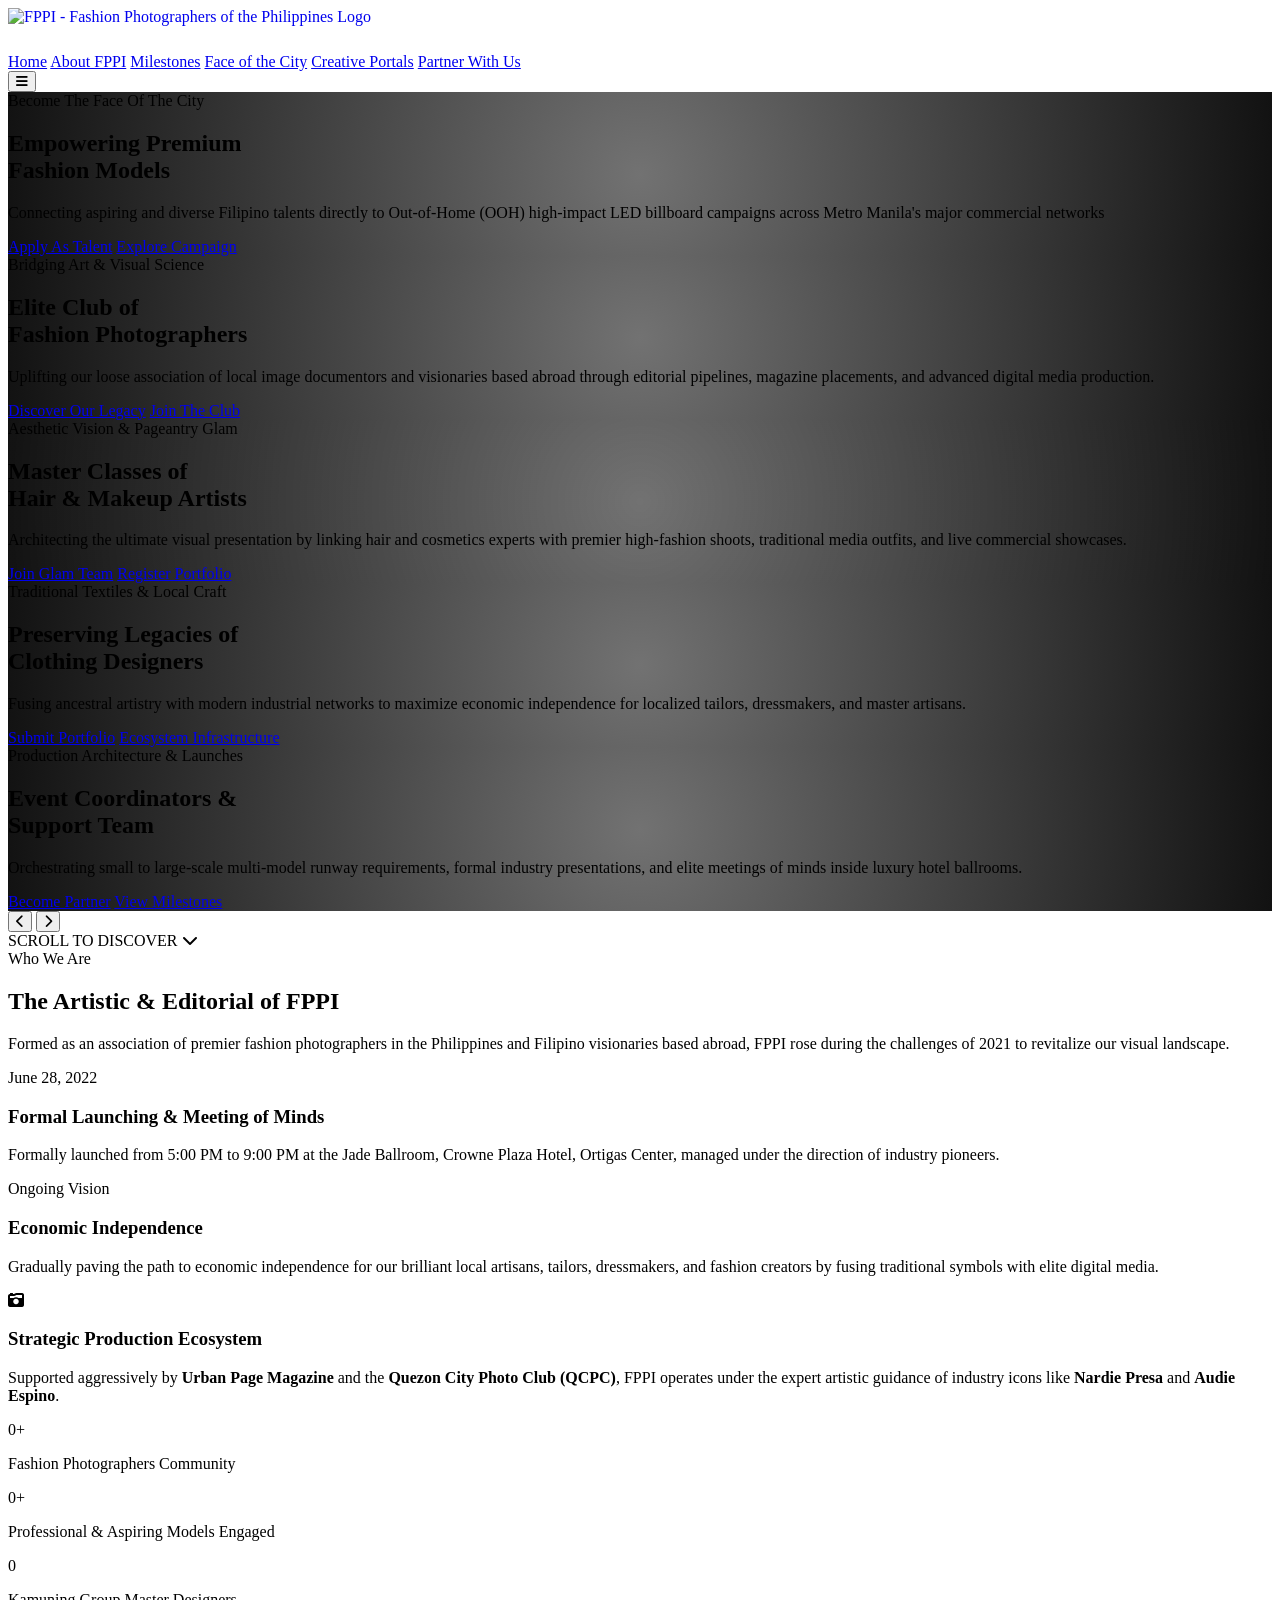
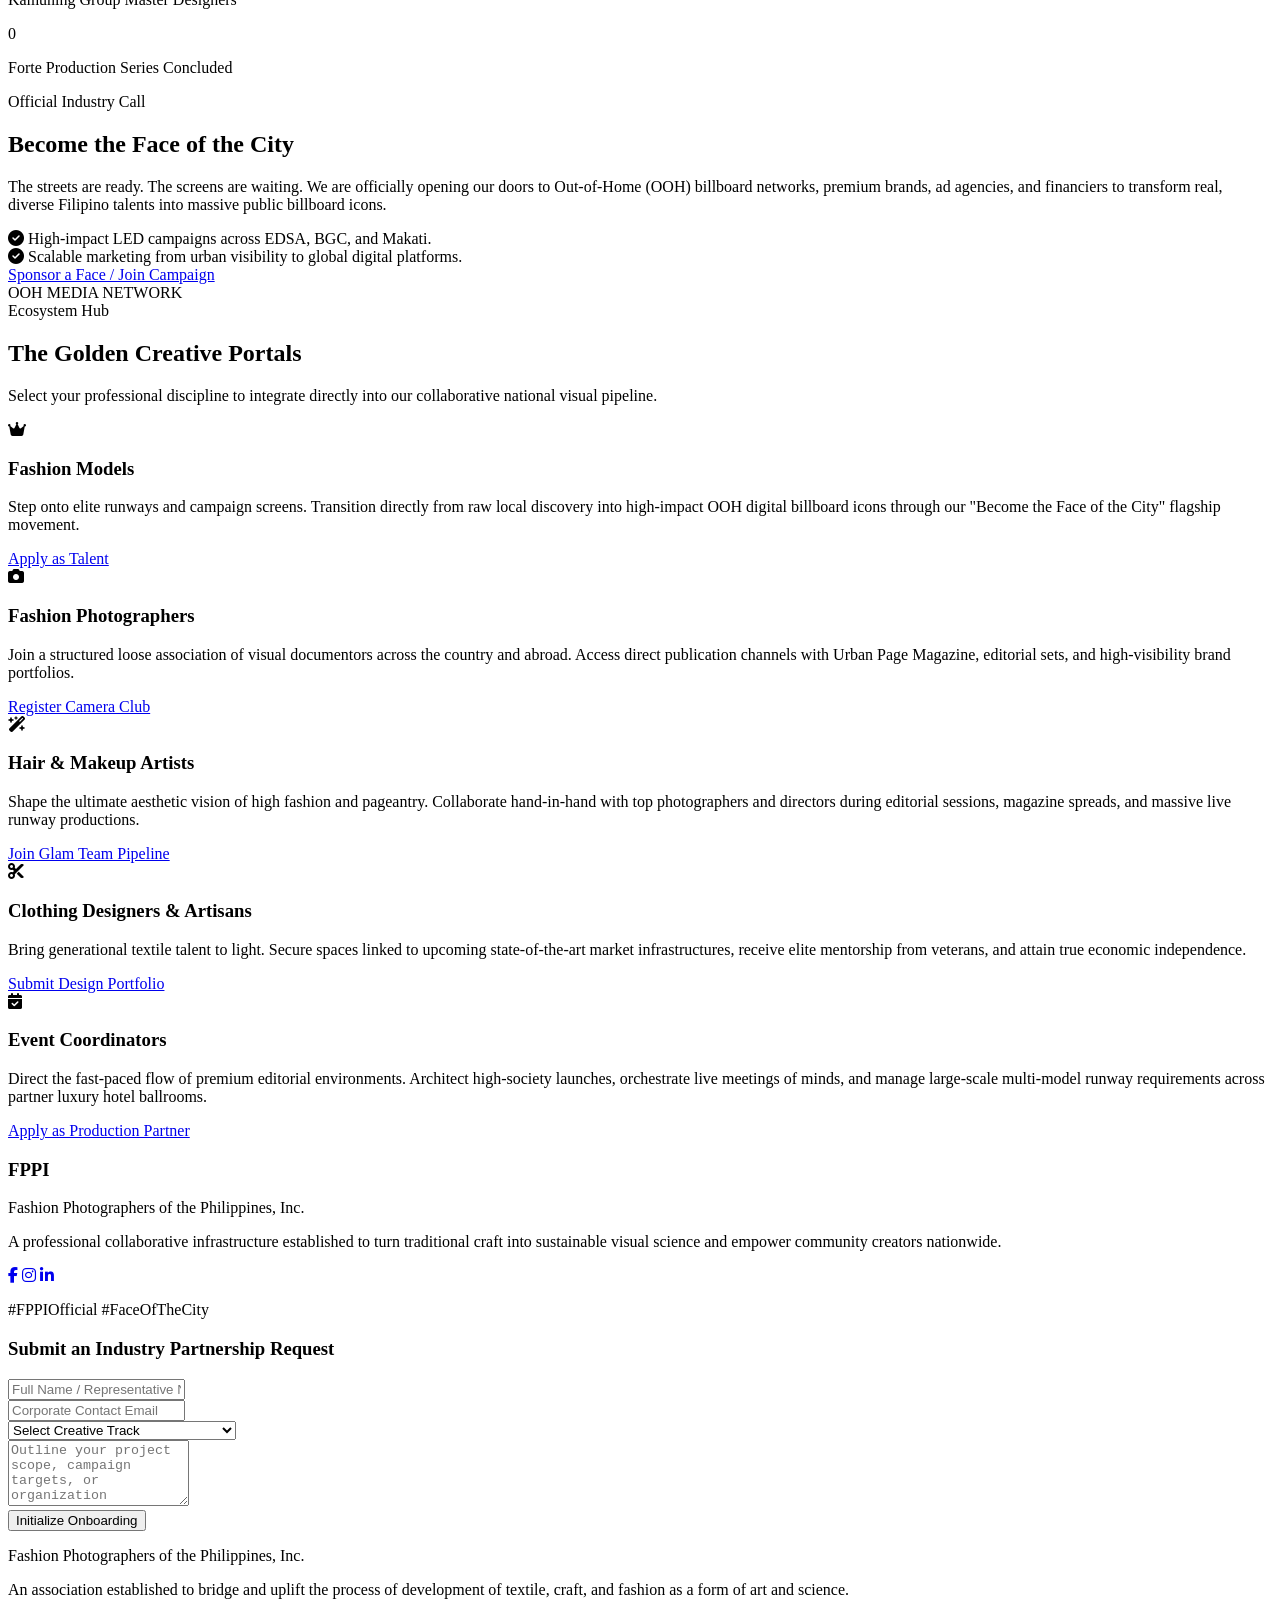
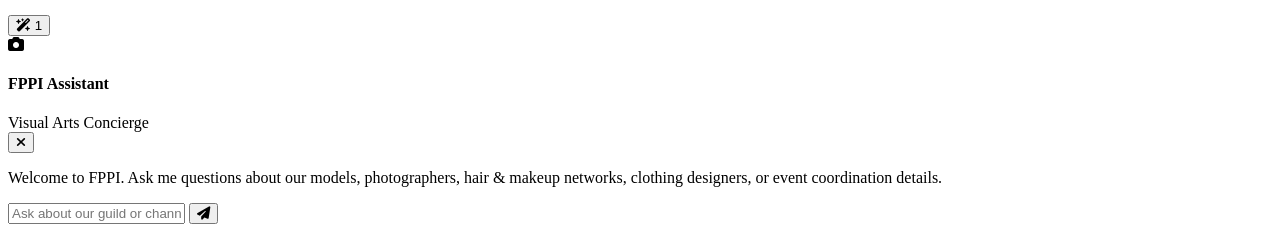
==== index.html @ c6e59b60 "Add files via upload" ====
<!DOCTYPE html>
<html lang="en">
<head>
    <meta charset="UTF-8">
    <meta name="viewport" content="width=device-width, initial-scale=1.0">
    <title>FPPI | Fashion Photographers of the Philippines, Inc.</title>
    <link rel="stylesheet" href="https://cdnjs.cloudflare.com/ajax/libs/font-awesome/6.4.0/css/all.min.css">
    <link rel="preconnect" href="https://fonts.googleapis.com">
    <link rel="preconnect" href="https://fonts.gstatic.com" crossorigin>
    <link href="https://fonts.googleapis.com/css2?family=Montserrat:wght@300;400;500;600&family=Playfair+Display:ital,wght@0,400;0,600;0,700;1,400&display=swap" rel="stylesheet">
    <link rel="stylesheet" href="./css/style.css">
    <style>
    /* --- BRAND JPEG LOGO MATRIX --- */
    .logo-brand {
        display: inline-block;
        text-decoration: none;
        transition: var(--transition-smooth);
    }

    .logo-brand:hover {
        opacity: 0.85;
    }

    /* Adjust height to fit perfectly inside your 15px blurred sticky header */
    .header-logo-img {
        height: 45px; 
        width: auto;
        display: block;
        object-fit: contain;
    }

    /* Footer layout containment */
    .footer-logo-wrapper {
        margin-bottom: 20px;
    }

    .footer-logo-img {
        height: 60px;
        width: auto;
        display: block;
        object-fit: contain;
    }

    /* Mobile Responsive Optimization */
    @media (max-width: 768px) {
        .header-logo-img {
            height: 38px;
        }
    }
    </style>
</head>

<body>

    <header class="main-header">
        <div class="header-container">
        <a href="#" class="logo-brand" aria-label="FPPI Home">
    <img src="./images/new_logo.png" alt="FPPI - Fashion Photographers of the Philippines Logo" class="header-logo-img">
</a>
            <nav class="nav-menu">
                <a href="#hero">Home</a>
                <a href="#about">About FPPI</a>
                <a href="#milestones">Milestones</a>
                <a href="#campaign">Face of the City</a>
                <a href="#portals">Creative Portals</a>
                <a href="#contact" class="btn-nav">Partner With Us</a>
            </nav>
            <button class="mobile-toggle" aria-label="Toggle Navigation">
                <i class="fa-solid fa-bars"></i>
            </button>
        </div>
    </header>

    <section id="hero" class="hero-carousel-container">
        
        <div class="hero-slide active" style="background: radial-gradient(circle, rgba(20,20,20,0.6) 0%, rgba(5,5,5,0.95) 100%), url('https://images.unsplash.com/photo-1509631179647-0177331693ae?auto=format&fit=crop&w=1920&q=80') no-repeat center center/cover;">
            <div class="hero-content">
                <span class="hero-badge">Become The Face Of The City</span>
                <h1>Empowering Premium <br><span class="gold-text">Fashion Models</span></h1>
                <p>Connecting aspiring and diverse Filipino talents directly to Out-of-Home (OOH) high-impact LED billboard campaigns across Metro Manila's major commercial networks</p>
                <div class="hero-ctas">
                    <a href="#portals" class="btn btn-primary">Apply As Talent</a>
                    <a href="#campaign" class="btn btn-secondary">Explore Campaign</a>
                </div>
            </div>
        </div>

        <div class="hero-slide" style="background: radial-gradient(circle, rgba(20,20,20,0.6) 0%, rgba(5,5,5,0.95) 100%), url('https://images.unsplash.com/photo-1542038784456-1ea8e935640e?auto=format&fit=crop&w=1920&q=80') no-repeat center center/cover;">
            <div class="hero-content">
                <span class="hero-badge">Bridging Art & Visual Science</span>
                <h1>Elite Club of <br><span class="gold-text">Fashion Photographers</span></h1>
                <p>Uplifting our loose association of local image documentors and visionaries based abroad through editorial pipelines, magazine placements, and advanced digital media production.</p>
                <div class="hero-ctas">
                    <a href="#about" class="btn btn-primary">Discover Our Legacy</a>
                    <a href="#portals" class="btn btn-secondary">Join The Club</a>
                </div>
            </div>
        </div>

        <div class="hero-slide" style="background: radial-gradient(circle, rgba(20,20,20,0.6) 0%, rgba(5,5,5,0.95) 100%), url('https://images.unsplash.com/photo-1487412720507-e7ab37603c6f?auto=format&fit=crop&w=1920&q=80') no-repeat center center/cover;">
            <div class="hero-content">
                <span class="hero-badge">Aesthetic Vision & Pageantry Glam</span>
                <h1>Master Classes of <br><span class="gold-text">Hair & Makeup Artists</span></h1>
                <p>Architecting the ultimate visual presentation by linking hair and cosmetics experts with premier high-fashion shoots, traditional media outfits, and live commercial showcases.</p>
                <div class="hero-ctas">
                    <a href="#portals" class="btn btn-primary">Join Glam Team</a>
                    <a href="#contact" class="btn btn-secondary">Register Portfolio</a>
                </div>
            </div>
        </div>

        <div class="hero-slide" style="background: radial-gradient(circle, rgba(20,20,20,0.6) 0%, rgba(5,5,5,0.95) 100%), url('https://images.unsplash.com/photo-1558769132-cb1aea458c5e?auto=format&fit=crop&w=1920&q=80') no-repeat center center/cover;">
            <div class="hero-content">
                <span class="hero-badge">Traditional Textiles & Local Craft</span>
                <h1>Preserving Legacies of <br><span class="gold-text">Clothing Designers</span></h1>
                <p>Fusing ancestral artistry with modern industrial networks to maximize economic independence for localized tailors, dressmakers, and master artisans.</p>
                <div class="hero-ctas">
                    <a href="#portals" class="btn btn-primary">Submit Portfolio</a>
                    <a href="#milestones" class="btn btn-secondary">Ecosystem Infrastructure</a>
                </div>
            </div>
        </div>

        <div class="hero-slide" style="background: radial-gradient(circle, rgba(20,20,20,0.6) 0%, rgba(5,5,5,0.95) 100%), url('https://images.unsplash.com/photo-1511578314322-379afb476865?auto=format&fit=crop&w=1920&q=80') no-repeat center center/cover;">
            <div class="hero-content">
                <span class="hero-badge">Production Architecture & Launches</span>
                <h1>Event Coordinators &<br><span class="gold-text">Support Team</span></h1>
                <p>Orchestrating small to large-scale multi-model runway requirements, formal industry presentations, and elite meetings of minds inside luxury hotel ballrooms.</p>
                <div class="hero-ctas">
                    <a href="#portals" class="btn btn-primary">Become Partner</a>
                    <a href="#about" class="btn btn-secondary">View Milestones</a>
                </div>
            </div>
        </div>

        <button class="carousel-control prev" aria-label="Previous Slide" onclick="moveCarousel(-1)">
            <i class="fa-solid fa-chevron-left"></i>
        </button>
        <button class="carousel-control next" aria-label="Next Slide" onclick="moveCarousel(1)">
            <i class="fa-solid fa-chevron-right"></i>
        </button>

        <div class="carousel-indicators">
            <span class="indicator active" onclick="setSlide(0)"></span>
            <span class="indicator" onclick="setSlide(1)"></span>
            <span class="indicator" onclick="setSlide(2)"></span>
            <span class="indicator" onclick="setSlide(3)"></span>
            <span class="indicator" onclick="setSlide(4)"></span>
        </div>

        <div class="scroll-indicator">
            <span>SCROLL TO DISCOVER</span>
            <i class="fa-solid fa-chevron-down"></i>
        </div>
    </section>

     <section id="about" class="about-section">
        <div class="container">
            <div class="section-title-block">
                <span class="subtitle">Who We Are</span>
                <h2>The Artistic & Editorial of FPPI</h2>
                <p class="section-intro">Formed as an association of premier fashion photographers in the Philippines and Filipino visionaries based abroad, FPPI rose during the challenges of 2021 to revitalize our visual landscape.</p>
            </div>

            <div class="timeline">
              
                <div class="timeline-item">
                    <div class="timeline-dot"></div>
                    <div class="timeline-date">June 28, 2022</div>
                    <div class="timeline-content">
                        <h3>Formal Launching & Meeting of Minds</h3>
                        <p>Formally launched from 5:00 PM to 9:00 PM at the Jade Ballroom, Crowne Plaza Hotel, Ortigas Center, managed under the direction of industry pioneers.</p>
                    </div>
                </div>

                <div class="timeline-item highlight">
                    <div class="timeline-dot"></div>
                    <div class="timeline-date">Ongoing Vision</div>
                    <div class="timeline-content">
                        <h3>Economic Independence</h3>
                        <p>Gradually paving the path to economic independence for our brilliant local artisans, tailors, dressmakers, and fashion creators by fusing traditional symbols with elite digital media.</p>
                    </div>
                </div>
            </div>

            <div class="alliance-callout">
                <div class="callout-icon">
                    <i class="fa-solid fa-camera-retro"></i>
                </div>
                <div class="callout-text">
                    <h3>Strategic Production Ecosystem</h3>
                    <p>Supported aggressively by <strong>Urban Page Magazine</strong> and the <strong>Quezon City Photo Club (QCPC)</strong>, FPPI operates under the expert artistic guidance of industry icons like <strong>Nardie Presa</strong> and <strong>Audie Espino</strong>.</p>
                </div>
            </div>
        </div>
    </section>

    <section id="milestones" class="counter-section">
        <div class="container counter-grid">
            <div class="counter-card">
                <span class="counter-number" data-target="100">0</span><span class="counter-suffix">+</span>
                <p class="counter-label">Fashion Photographers Community</p>
            </div>
            <div class="counter-card">
                <span class="counter-number" data-target="120">0</span><span class="counter-suffix">+</span>
                <p class="counter-label">Professional & Aspiring Models Engaged</p>
            </div>
            <div class="counter-card">
                <span class="counter-number" data-target="10">0</span><span class="counter-suffix"></span>
                <p class="counter-label">Kamuning Group Master Designers</p>
            </div>
            <div class="counter-card">
                <span class="counter-number" data-target="12">0</span><span class="counter-suffix"></span>
                <p class="counter-label">Forte Production Series Concluded</p>
            </div>
        </div>
    </section>

    <section id="campaign" class="campaign-section">
        <div class="container">
            <div class="campaign-wrapper">
                <div class="campaign-info">
                    <span class="subtitle">Official Industry Call</span>
                    <h2>Become the Face of the City</h2>
                    <p class="campaign-pitch">The streets are ready. The screens are waiting. We are officially opening our doors to Out-of-Home (OOH) billboard networks, premium brands, ad agencies, and financiers to transform real, diverse Filipino talents into massive public billboard icons.</p>
                    <div class="offering-grid">
                        <div class="offering-item">
                            <i class="fa-solid fa-circle-check"></i>
                            <span>High-impact LED campaigns across EDSA, BGC, and Makati.</span>
                        </div>
                        <div class="offering-item">
                            <i class="fa-solid fa-circle-check"></i>
                            <span>Scalable marketing from urban visibility to global digital platforms.</span>
                        </div>
                    </div>
                    <a href="#contact" class="btn btn-primary">Sponsor a Face / Join Campaign</a>
                </div>
                <div class="campaign-visual-placeholder">
                    <div class="editorial-box">
                        <span>OOH MEDIA NETWORK</span>
                    </div>
                </div>
            </div>
        </div>
    </section>

    <section id="portals" class="portals-section">
        <div class="container">
            <div class="section-title-block text-center central">
                <span class="subtitle">Ecosystem Hub</span>
                <h2>The Golden Creative Portals</h2>
                <p>Select your professional discipline to integrate directly into our collaborative national visual pipeline.</p>
            </div>

            <div class="portals-grid">
                <div class="portal-card high-profile">
                    <div class="card-header-icon"><i class="fa-solid fa-crown"></i></div>
                    <h3>Fashion Models</h3>
                    <p>Step onto elite runways and campaign screens. Transition directly from raw local discovery into high-impact OOH digital billboard icons through our "Become the Face of the City" flagship movement.</p>
                    <a href="#contact" class="portal-link secure-gold">Apply as Talent</a>
                </div>

                <div class="portal-card">
                    <div class="card-header-icon"><i class="fa-solid fa-camera"></i></div>
                    <h3>Fashion Photographers</h3>
                    <p>Join a structured loose association of visual documentors across the country and abroad. Access direct publication channels with Urban Page Magazine, editorial sets, and high-visibility brand portfolios.</p>
                    <a href="#contact" class="portal-link">Register Camera Club</a>
                </div>

                <div class="portal-card">
                    <div class="card-header-icon"><i class="fa-solid fa-wand-magic-sparkles"></i></div>
                    <h3>Hair & Makeup Artists</h3>
                    <p>Shape the ultimate aesthetic vision of high fashion and pageantry. Collaborate hand-in-hand with top photographers and directors during editorial sessions, magazine spreads, and massive live runway productions.</p>
                    <a href="#contact" class="portal-link">Join Glam Team Pipeline</a>
                </div>

                <div class="portal-card">
                    <div class="card-header-icon"><i class="fa-solid fa-scissors"></i></div>
                    <h3>Clothing Designers & Artisans</h3>
                    <p>Bring generational textile talent to light. Secure spaces linked to upcoming state-of-the-art market infrastructures, receive elite mentorship from veterans, and attain true economic independence.</p>
                    <a href="#contact" class="portal-link">Submit Design Portfolio</a>
                </div>

                <div class="portal-card">
                    <div class="card-header-icon"><i class="fa-solid fa-calendar-check"></i></div>
                    <h3>Event Coordinators</h3>
                    <p>Direct the fast-paced flow of premium editorial environments. Architect high-society launches, orchestrate live meetings of minds, and manage large-scale multi-model runway requirements across partner luxury hotel ballrooms.</p>
                    <a href="#contact" class="portal-link">Apply as Production Partner</a>
                </div>
            </div>
        </div>
    </section>

    <footer id="contact" class="main-footer">
        <div class="container footer-grid">
            <div class="footer-info">
                <h3>FP<span class="gold-text">PI</span></h3>
                <p class="footer-tagline">Fashion Photographers of the Philippines, Inc.</p>
                <p class="footer-desc">A professional collaborative infrastructure established to turn traditional craft into sustainable visual science and empower community creators nationwide.</p>
                <div class="social-links">
                    <a href="#" aria-label="Facebook"><i class="fa-brands fa-facebook-f"></i></a>
                    <a href="#" aria-label="Instagram"><i class="fa-brands fa-instagram"></i></a>
                    <a href="#" aria-label="LinkedIn"><i class="fa-brands fa-linkedin-in"></i></a>
                </div>
                <p class="hashtag">#FPPIOfficial #FaceOfTheCity</p>
            </div>

            <div class="footer-form-wrapper">
                <h3>Submit an Industry Partnership Request</h3>
                <form id="contactForm" class="premium-form" onsubmit="event.preventDefault(); alert('Your FPPI integration ticket has been registered. Our coordination panel will email you shortly.');">
                    <div class="form-group">
                        <input type="text" id="name" placeholder="Full Name / Representative Name" required>
                    </div>
                    <div class="form-group">
                        <input type="email" id="email" placeholder="Corporate Contact Email" required>
                    </div>
                    <div class="form-group">
                        <select id="track" required>
                            <option value="" disabled selected>Select Creative Track</option>
                            <option value="model">Fashion Model</option>
                            <option value="photographer">Photographer / Image Documentor</option>
                            <option value="hmua">Hair & Makeup Artist</option>
                            <option value="designer">Clothing Designer / Artisan</option>
                            <option value="coordinator">Event Coordinator</option>
                        </select>
                    </div>
                    <div class="form-group">
                        <textarea id="message" rows="4" placeholder="Outline your project scope, campaign targets, or organization questions..." required></textarea>
                    </div>
                    <button type="submit" class="btn-submit">Initialize Onboarding</button>
                </form>
            </div>
        </div>
        <div class="footer-bottom">
          <div class="footer-info">
    
    <p class="footer-tagline">Fashion Photographers of the Philippines, Inc.</p>
    <p class="footer-desc">An association established to bridge and uplift the process of development of textile, craft, and fashion as a form of art and science.</p>
</div>
        </div>
    </footer>

    <div id="chatbot-widget" class="chatbot-container closed">
        <button id="chat-trigger" class="chat-fab" aria-label="Open FPPI Concierge AI">
            <i class="fa-solid fa-wand-magic-sparkles"></i>
            <span class="chat-badge">1</span>
        </button>

        <div class="chat-window">
            <div class="chat-header">
                <div class="bot-profile">
                    <div class="avatar-container">
                        <i class="fa-solid fa-camera"></i>
                        <span class="online-indicator"></span>
                    </div>
                    <div class="bot-title-info">
                        <h4>FPPI Assistant</h4>
                        <span>Visual Arts Concierge</span>
                    </div>
                </div>
                <button id="chat-close" class="btn-chat-close" aria-label="Close Chat"><i class="fa-solid fa-xmark"></i></button>
            </div>
            
            <div id="chat-body" class="chat-body">
                <div class="message system-msg">
                    <p>Welcome to FPPI. Ask me questions about our models, photographers, hair & makeup networks, clothing designers, or event coordination details.</p>
                </div>
            </div>

            <div class="chat-footer">
                <input type="text" id="chat-input" placeholder="Ask about our guild or channels..." aria-label="Chat input">
                <button id="chat-send" aria-label="Send Message"><i class="fa-solid fa-paper-plane"></i></button>
            </div>
        </div>
    </div>

    <script src="./js/app.js"></script>
</body>
</html>
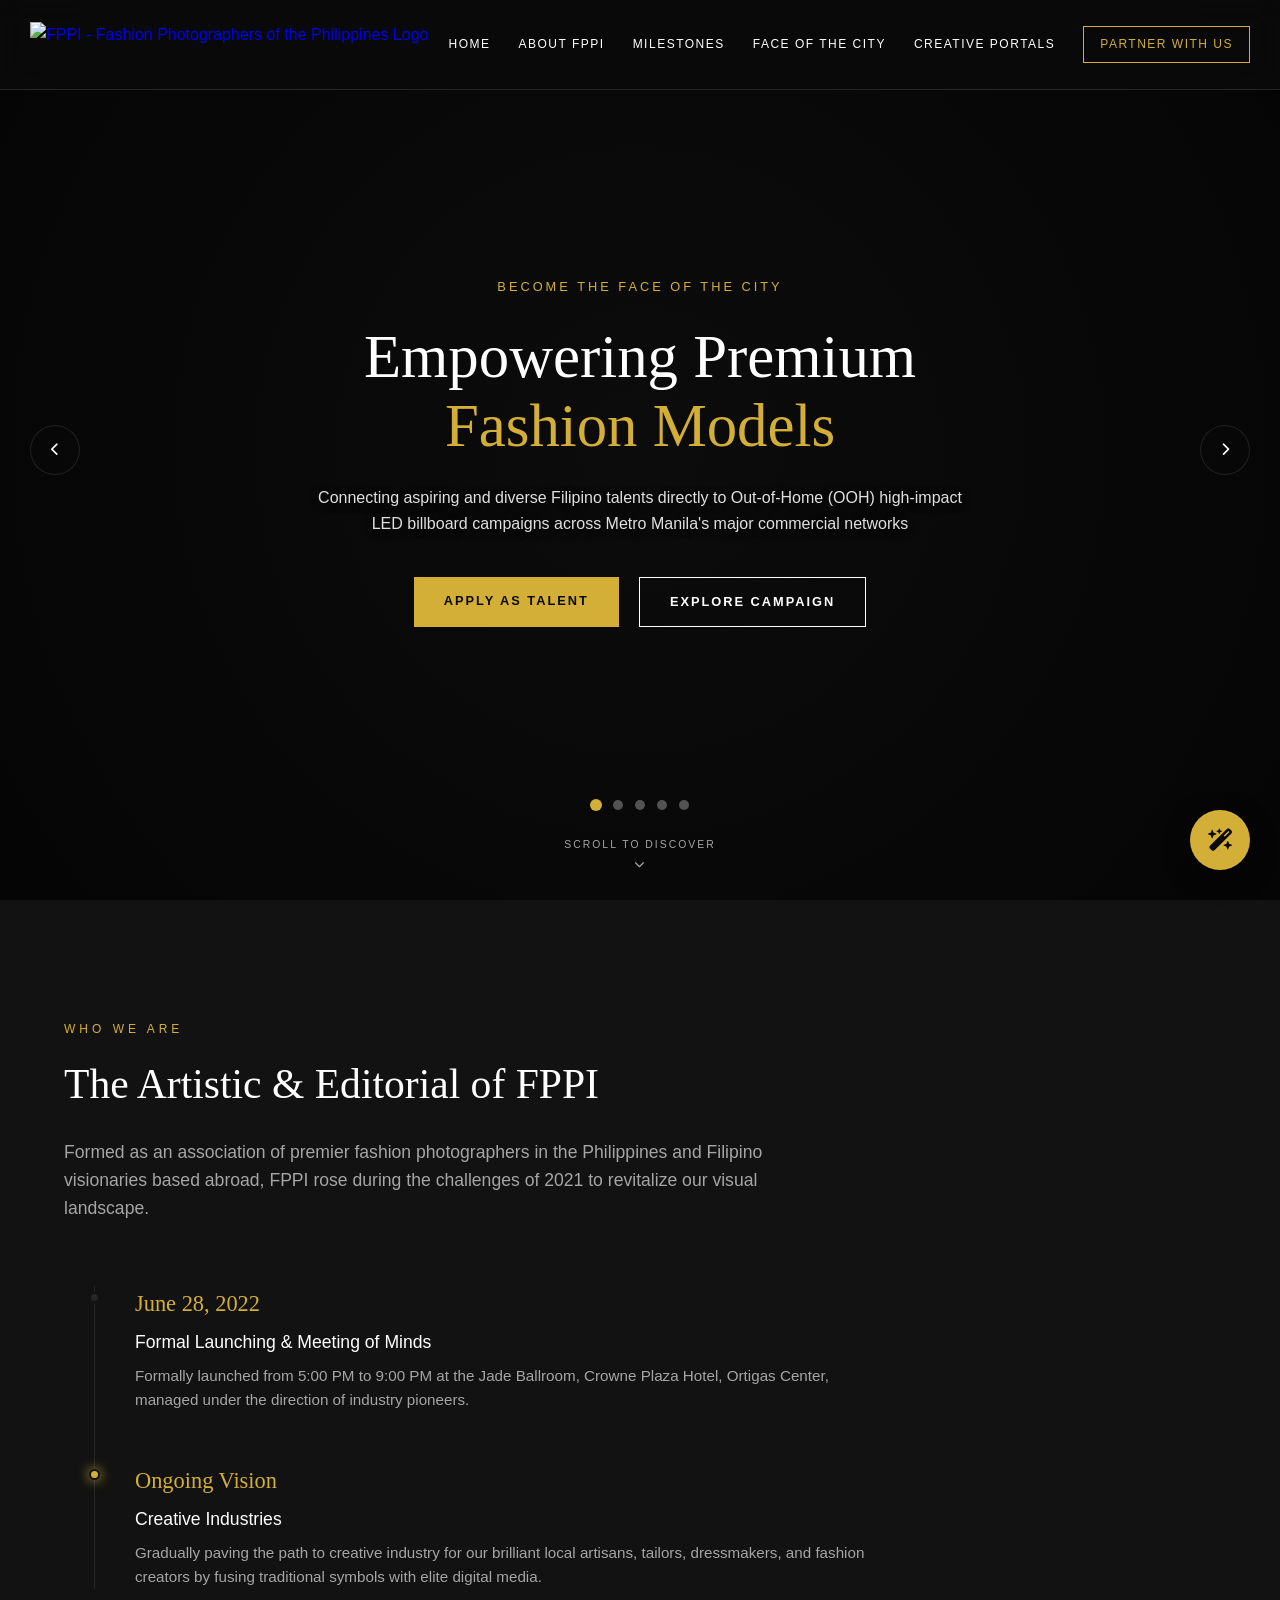
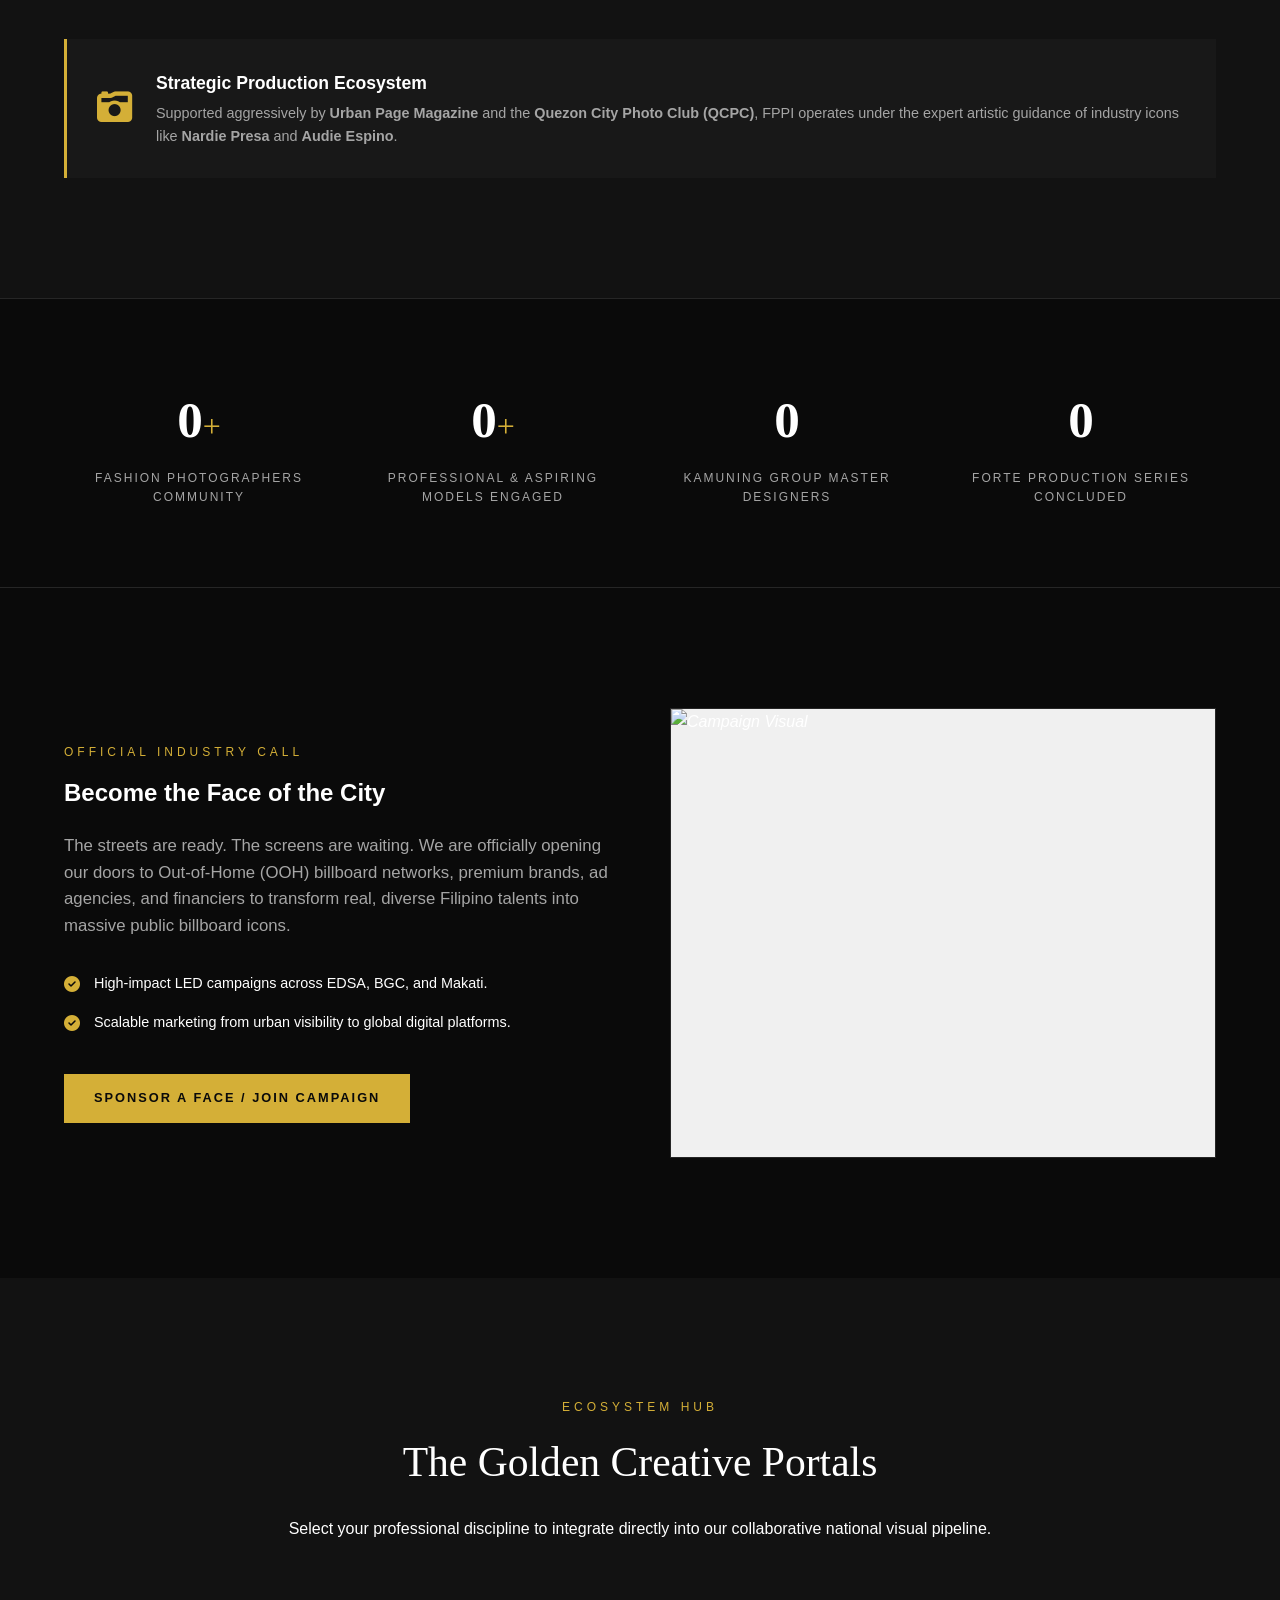
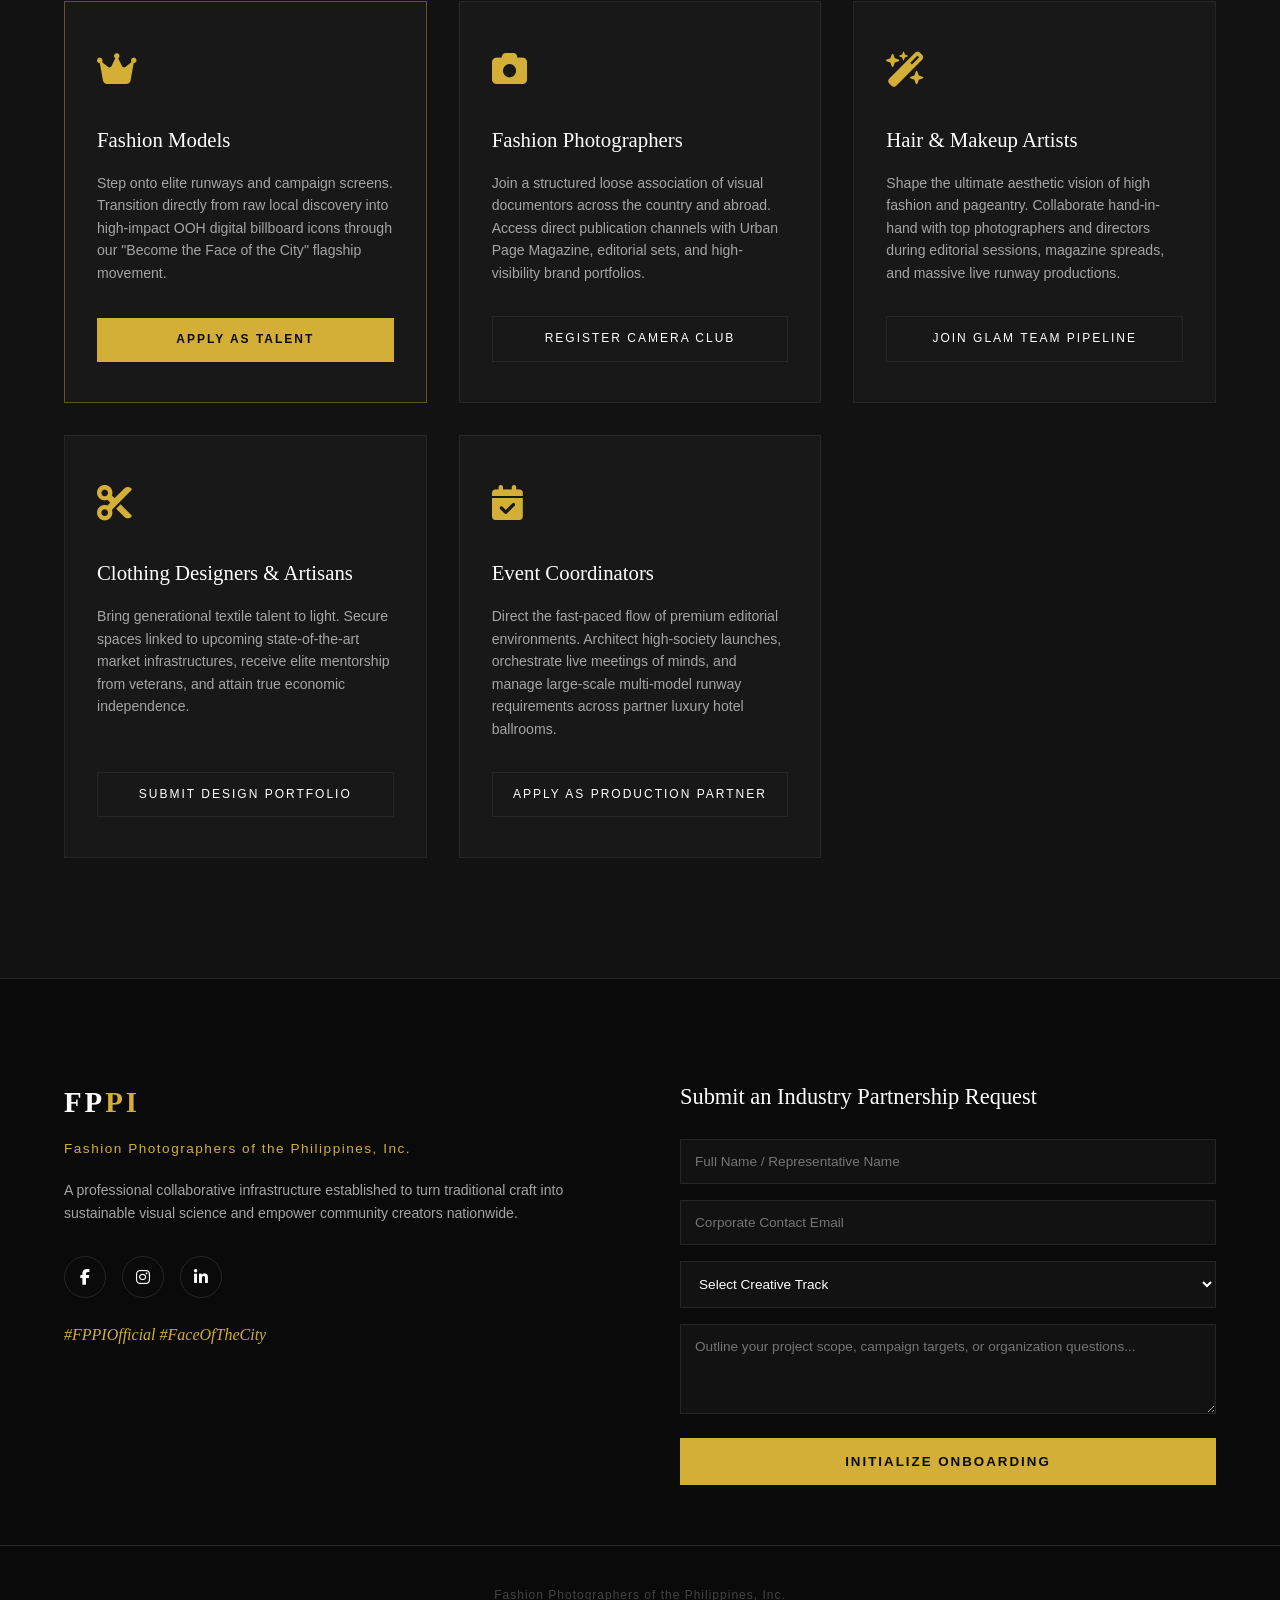
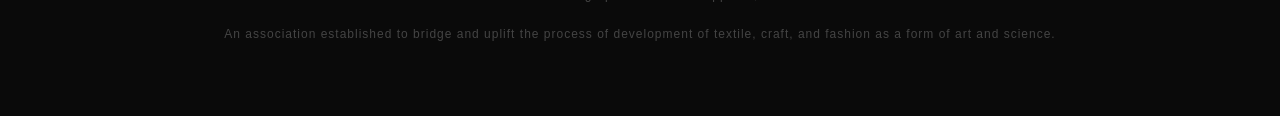
==== commit 8daefa3e: "Update index.html" ====
--- a/index.html
+++ b/index.html
@@ -177,8 +177,8 @@
                     <div class="timeline-dot"></div>
                     <div class="timeline-date">Ongoing Vision</div>
                     <div class="timeline-content">
-                        <h3>Economic Independence</h3>
-                        <p>Gradually paving the path to economic independence for our brilliant local artisans, tailors, dressmakers, and fashion creators by fusing traditional symbols with elite digital media.</p>
+                        <h3>Creative Industries</h3>
+                        <p>Gradually paving the path to creative industry for our brilliant local artisans, tailors, dressmakers, and fashion creators by fusing traditional symbols with elite digital media.</p>
                     </div>
                 </div>
             </div>
@@ -235,11 +235,10 @@
                     </div>
                     <a href="#contact" class="btn btn-primary">Sponsor a Face / Join Campaign</a>
                 </div>
-                <div class="campaign-visual-placeholder">
-                    <div class="editorial-box">
-                        <span>OOH MEDIA NETWORK</span>
-                    </div>
-                </div>
+
+              <div class="campaign-visual-placeholder">                
+                  <img src="images/picture.jpg" alt="Campaign Visual" class="responsive-placeholder-img">
+               </div>
             </div>
         </div>
     </section>
@@ -376,4 +375,4 @@
 
     <script src="./js/app.js"></script>
 </body>
-</html>+</html>
--- a/css/style.css
+++ b/css/style.css
@@ -0,0 +1,869 @@
+/* --- GLOBAL DESIGN TOKENS --- */
+:root {
+    --bg-dark: #0A0A0A;
+    --bg-surface: #121212;
+    --bg-card: #181818;
+    --text-primary: #FFFFFF;
+    --text-muted: #A5A5A5;
+    --gold: #D4AF37;
+    --gold-hover: #F1D26B;
+    --border-color: #262626;
+    --font-heading: 'Playfair Display', serif;
+    --font-body: 'Montserrat', sans-serif;
+    --transition-smooth: all 0.4s cubic-bezier(0.16, 1, 0.3, 1);
+}
+
+/* --- THEME RESET --- */
+* {
+    box-sizing: border-box;
+    margin: 0;
+    padding: 0;
+    scroll-behavior: smooth;
+}
+
+body {
+    background-color: var(--bg-dark);
+    color: var(--text-primary);
+    font-family: var(--font-body);
+    line-height: 1.6;
+    overflow-x: hidden;
+}
+
+.container {
+    width: 100%;
+    max-width: 1200px;
+    margin: 0 auto;
+    padding: 0 24px;
+}
+
+.gold-text {
+    color: var(--gold);
+    font-family: inherit;
+}
+
+/* --- BUTTON MATRIX --- */
+.btn {
+    display: inline-block;
+    padding: 14px 30px;
+    font-size: 0.8rem;
+    font-weight: 600;
+    letter-spacing: 2px;
+    text-transform: uppercase;
+    text-decoration: none;
+    cursor: pointer;
+    transition: var(--transition-smooth);
+}
+
+.btn-primary {
+    background-color: var(--gold);
+    color: var(--bg-dark);
+    border: none;
+}
+
+.btn-primary:hover {
+    background-color: var(--gold-hover);
+    transform: translateY(-2px);
+}
+
+.btn-secondary {
+    background-color: transparent;
+    color: var(--text-primary);
+    border: 1px solid var(--text-primary);
+}
+
+.btn-secondary:hover {
+    background-color: var(--text-primary);
+    color: var(--bg-dark);
+    transform: translateY(-2px);
+}
+
+/* --- STICKY NAV --- */
+.main-header {
+    position: fixed;
+    top: 0;
+    left: 0;
+    width: 100%;
+    z-index: 1000;
+    background-color: rgba(10, 10, 10, 0.8);
+    backdrop-filter: blur(15px);
+    border-bottom: 1px solid var(--border-color);
+    transition: var(--transition-smooth);
+}
+
+.header-container {
+    display: flex;
+    justify-content: space-between;
+    align-items: center;
+    max-width: 1300px;
+    margin: 0 auto;
+    padding: 22px 30px;
+}
+
+.logo {
+    font-family: var(--font-heading);
+    font-size: 1.5rem;
+    font-weight: 700;
+    letter-spacing: 4px;
+    color: var(--text-primary);
+    text-decoration: none;
+}
+
+.nav-menu {
+    display: flex;
+    align-items: center;
+    gap: 28px;
+}
+
+.nav-menu a {
+    color: var(--text-primary);
+    text-decoration: none;
+    font-size: 0.75rem;
+    font-weight: 500;
+    letter-spacing: 1.5px;
+    text-transform: uppercase;
+    transition: var(--transition-smooth);
+}
+
+.nav-menu a:hover {
+    color: var(--gold);
+}
+
+.btn-nav {
+    border: 1px solid var(--gold) !important;
+    padding: 8px 16px !important;
+    color: var(--gold) !important;
+}
+
+.btn-nav:hover {
+    background-color: var(--gold);
+    color: var(--bg-dark) !important;
+}
+
+.mobile-toggle {
+    display: none;
+    background: none;
+    border: none;
+    color: var(--text-primary);
+    font-size: 1.4rem;
+    cursor: pointer;
+}
+
+/* --- HERO EDITORIAL CAROUSEL --- */
+.hero-carousel-container {
+    position: relative;
+    height: 100vh;
+    width: 100%;
+    overflow: hidden;
+    background-color: #000;
+}
+
+.hero-slide {
+    position: absolute;
+    top: 0;
+    left: 0;
+    width: 100%;
+    height: 100%;
+    display: flex;
+    align-items: center;
+    justify-content: center;
+    text-align: center;
+    opacity: 0;
+    z-index: 1;
+    transition: opacity 1s cubic-bezier(0.16, 1, 0.3, 1);
+}
+
+.hero-slide.active {
+    opacity: 1;
+    z-index: 2;
+}
+
+.hero-content {
+    max-width: 850px;
+    padding: 0 24px;
+    transform: translateY(20px);
+    transition: transform 1s cubic-bezier(0.16, 1, 0.3, 1);
+}
+
+.hero-slide.active .hero-content {
+    transform: translateY(0);
+}
+
+.hero-badge {
+    display: inline-block;
+    font-size: 0.8rem;
+    letter-spacing: 3px;
+    color: var(--gold);
+    margin-bottom: 24px;
+    text-transform: uppercase;
+}
+
+.hero-slide h1 {
+    font-family: var(--font-heading);
+    font-size: 3.8rem;
+    line-height: 1.15;
+    margin-bottom: 24px;
+    font-weight: 400;
+}
+
+.hero-slide p {
+    font-size: 1rem;
+    color: #E0E0E0;
+    margin-bottom: 40px;
+    max-width: 650px;
+    margin-left: auto;
+    margin-right: auto;
+    font-weight: 300;
+    text-shadow: 0 2px 8px rgba(0,0,0,0.5);
+}
+
+.hero-ctas {
+    display: flex;
+    gap: 20px;
+    justify-content: center;
+}
+
+/* Carousel controls */
+.carousel-control {
+    position: absolute;
+    top: 50%;
+    transform: translateY(-50%);
+    background: rgba(10, 10, 10, 0.4);
+    border: 1px solid rgba(255, 255, 255, 0.1);
+    color: var(--text-primary);
+    width: 50px;
+    height: 50px;
+    border-radius: 50%;
+    cursor: pointer;
+    z-index: 10;
+    display: flex;
+    align-items: center;
+    justify-content: center;
+    transition: var(--transition-smooth);
+}
+
+.carousel-control:hover {
+    background: var(--gold);
+    color: var(--bg-dark);
+    border-color: var(--gold);
+}
+
+.carousel-control.prev { left: 30px; }
+.carousel-control.next { right: 30px; }
+
+.carousel-indicators {
+    position: absolute;
+    bottom: 90px;
+    left: 50%;
+    transform: translateX(-50%);
+    z-index: 10;
+    display: flex;
+    gap: 12px;
+}
+
+.carousel-indicators .indicator {
+    width: 10px;
+    height: 10px;
+    border-radius: 50%;
+    background: rgba(255, 255, 255, 0.3);
+    cursor: pointer;
+    transition: var(--transition-smooth);
+}
+
+.carousel-indicators .indicator.active {
+    background: var(--gold);
+    transform: scale(1.2);
+}
+
+.responsive-placeholder-img {
+    /* 1. Force the image to span the exact size of its parent container */
+    width: 100%;
+    height: 100%;
+
+    /* 2. Magic rule: maintains aspect ratio and crops cleanly from the center */
+    object-fit: cover;
+    object-position: center;
+
+    /* 3. Layout fix: removes the default inline bottom margin/gap standard images have */
+    display: block;
+
+    /* 4. Optional Performance/UX Enhancements */
+    transition: opacity 0.3s ease-in-out; /* Smooth fade-in if you lazy-load images */
+    font-style: italic;                  /* Styles the alt text nicely if image fails to load */
+    background-color: #f0f0f0;           /* Clean placeholder color while image is downloading */
+}
+
+.scroll-indicator {
+    position: absolute;
+    bottom: 30px;
+    left: 50%;
+    transform: translateX(-50%);
+    z-index: 10;
+    display: flex;
+    flex-direction: column;
+    align-items: center;
+    gap: 6px;
+    color: var(--text-muted);
+    font-size: 0.65rem;
+    letter-spacing: 2px;
+    animation: bounce 2s infinite;
+}
+
+/* --- ABOUT & TIMELINE --- */
+.about-section {
+    padding: 120px 0;
+    background-color: var(--bg-surface);
+}
+
+.section-title-block {
+    max-width: 750px;
+    margin-bottom: 64px;
+}
+
+.subtitle {
+    color: var(--gold);
+    font-size: 0.75rem;
+    letter-spacing: 4px;
+    text-transform: uppercase;
+    display: block;
+    margin-bottom: 12px;
+}
+
+.section-title-block h2 {
+    font-family: var(--font-heading);
+    font-size: 2.6rem;
+    font-weight: 400;
+    margin-bottom: 20px;
+}
+
+.section-intro {
+    color: var(--text-muted);
+    font-size: 1.1rem;
+}
+
+.timeline {
+    position: relative;
+    max-width: 800px;
+    margin-left: 30px;
+    border-left: 1px solid var(--border-color);
+    padding-left: 40px;
+}
+
+.timeline-item {
+    position: relative;
+    margin-bottom: 50px;
+}
+
+.timeline-dot {
+    position: absolute;
+    left: -46px;
+    top: 6px;
+    width: 11px;
+    height: 11px;
+    border-radius: 50%;
+    background-color: var(--border-color);
+    border: 2px solid var(--bg-surface);
+    transition: var(--transition-smooth);
+}
+
+.timeline-item:hover .timeline-dot,
+.timeline-item.highlight .timeline-dot {
+    background-color: var(--gold);
+    box-shadow: 0 0 12px var(--gold);
+}
+
+.timeline-date {
+    font-family: var(--font-heading);
+    font-size: 1.4rem;
+    color: var(--gold);
+    margin-bottom: 6px;
+}
+
+.timeline-content h3 {
+    font-size: 1.1rem;
+    font-weight: 500;
+    margin-bottom: 8px;
+}
+
+.timeline-content p {
+    color: var(--text-muted);
+    font-size: 0.95rem;
+}
+
+.alliance-callout {
+    display: flex;
+    gap: 24px;
+    background-color: var(--bg-card);
+    border-left: 3px solid var(--gold);
+    padding: 30px;
+    margin-top: 40px;
+    align-items: center;
+}
+
+.callout-icon i {
+    font-size: 2.2rem;
+    color: var(--gold);
+}
+
+.callout-text h3 {
+    margin-bottom: 4px;
+    font-size: 1.1rem;
+}
+
+.callout-text p {
+    color: var(--text-muted);
+    font-size: 0.9rem;
+}
+
+/* --- STATS COUNTER --- */
+.counter-section {
+    background-color: var(--bg-dark);
+    padding: 80px 0;
+    border-top: 1px solid var(--border-color);
+    border-bottom: 1px solid var(--border-color);
+}
+
+.counter-grid {
+    display: grid;
+    grid-template-columns: repeat(4, 1fr);
+    gap: 24px;
+    text-align: center;
+}
+
+.counter-number {
+    font-family: var(--font-heading);
+    font-size: 3.2rem;
+    font-weight: 600;
+}
+
+.counter-suffix {
+    font-family: var(--font-heading);
+    font-size: 2rem;
+    color: var(--gold);
+}
+
+.counter-label {
+    color: var(--text-muted);
+    font-size: 0.75rem;
+    text-transform: uppercase;
+    letter-spacing: 2px;
+    margin-top: 8px;
+}
+
+/* --- CAMPAIGN BANNER --- */
+.campaign-section {
+    padding: 120px 0;
+    background-color: var(--bg-dark);
+}
+
+.campaign-wrapper {
+    display: grid;
+    grid-template-columns: 1fr 1fr;
+    gap: 60px;
+    align-items: center;
+}
+
+.campaign-pitch {
+    font-size: 1.05rem;
+    color: var(--text-muted);
+    margin: 20px 0 32px 0;
+}
+
+.offering-grid {
+    display: flex;
+    flex-direction: column;
+    gap: 16px;
+    margin-bottom: 40px;
+}
+
+.offering-item {
+    display: flex;
+    align-items: center;
+    gap: 14px;
+}
+
+.offering-item i {
+    color: var(--gold);
+    font-size: 1rem;
+}
+
+.offering-item span {
+    font-size: 0.9rem;
+    color: var(--text-primary);
+}
+
+.campaign-visual-placeholder {
+    height: 450px;
+    background: linear-gradient(135deg, #222 0%, #111 100%);
+    border: 1px solid var(--border-color);
+    display: flex;
+    align-items: center;
+    justify-content: center;
+}
+
+.editorial-box {
+    border: 1px solid rgba(212, 175, 55, 0.3);
+    padding: 40px;
+    letter-spacing: 4px;
+    font-size: 0.8rem;
+    color: var(--gold);
+}
+
+/* --- FIVE-GRID CREATIVE PORTALS --- */
+.portals-section {
+    padding: 120px 0;
+    background-color: var(--bg-surface);
+}
+
+.text-center { text-align: center; }
+.central { margin: 0 auto 60px auto; }
+
+.portals-grid {
+    display: grid;
+    grid-template-columns: repeat(auto-fit, minmax(320px, 1fr));
+    gap: 32px;
+}
+
+.portal-card {
+    background-color: var(--bg-card);
+    border: 1px solid var(--border-color);
+    padding: 40px 32px;
+    transition: var(--transition-smooth);
+    display: flex;
+    flex-direction: column;
+    justify-content: space-between;
+}
+
+.portal-card:hover {
+    transform: translateY(-6px);
+    border-color: var(--gold);
+}
+
+.card-header-icon {
+    font-size: 2.2rem;
+    color: var(--gold);
+    margin-bottom: 24px;
+}
+
+.portal-card h3 {
+    font-family: var(--font-heading);
+    font-size: 1.3rem;
+    margin-bottom: 16px;
+    font-weight: 400;
+}
+
+.portal-card p {
+    color: var(--text-muted);
+    font-size: 0.88rem;
+    margin-bottom: 32px;
+    flex-grow: 1;
+}
+
+.portal-link {
+    display: block;
+    text-align: center;
+    padding: 12px;
+    border: 1px solid var(--border-color);
+    color: var(--text-primary);
+    font-size: 0.75rem;
+    text-transform: uppercase;
+    letter-spacing: 2px;
+    text-decoration: none;
+    transition: var(--transition-smooth);
+    margin-top: auto;
+}
+
+.portal-card:hover .portal-link {
+    border-color: var(--gold);
+    color: var(--gold);
+}
+
+.high-profile {
+    border-color: rgba(212, 175, 55, 0.4);
+}
+
+.secure-gold {
+    background-color: var(--gold) !important;
+    color: var(--bg-dark) !important;
+    border: none !important;
+    font-weight: 600;
+}
+
+/* --- PREMIUM FOOTER --- */
+.main-footer {
+    background-color: var(--bg-dark);
+    padding: 100px 0 40px 0;
+    border-top: 1px solid var(--border-color);
+}
+
+.footer-grid {
+    display: grid;
+    grid-template-columns: 1fr 1fr;
+    gap: 80px;
+    margin-bottom: 60px;
+}
+
+.footer-info h3 {
+    font-family: var(--font-heading);
+    font-size: 1.8rem;
+    letter-spacing: 3px;
+    margin-bottom: 12px;
+}
+
+.footer-tagline {
+    font-size: 0.85rem;
+    color: var(--gold);
+    letter-spacing: 1.5px;
+    margin-bottom: 20px;
+}
+
+.footer-desc {
+    color: var(--text-muted);
+    font-size: 0.88rem;
+    margin-bottom: 32px;
+}
+
+.social-links {
+    display: flex;
+    gap: 16px;
+    margin-bottom: 24px;
+}
+
+.social-links a {
+    width: 42px;
+    height: 42px;
+    border-radius: 50%;
+    border: 1px solid var(--border-color);
+    color: var(--text-primary);
+    display: flex;
+    align-items: center;
+    justify-content: center;
+    text-decoration: none;
+    transition: var(--transition-smooth);
+}
+
+.social-links a:hover {
+    border-color: var(--gold);
+    color: var(--gold);
+    transform: translateY(-2px);
+}
+
+.hashtag {
+    font-family: var(--font-heading);
+    font-style: italic;
+    color: var(--gold);
+}
+
+.footer-form-wrapper h3 {
+    font-family: var(--font-heading);
+    font-size: 1.4rem;
+    margin-bottom: 24px;
+    font-weight: 400;
+}
+
+.premium-form .form-group {
+    margin-bottom: 16px;
+}
+
+.premium-form input,
+.premium-form select,
+.premium-form textarea {
+    width: 100%;
+    background-color: var(--bg-surface);
+    border: 1px solid var(--border-color);
+    padding: 14px;
+    color: var(--text-primary);
+    font-family: var(--font-body);
+    font-size: 0.85rem;
+    transition: var(--transition-smooth);
+}
+
+.premium-form input:focus,
+.premium-form select:focus,
+.premium-form textarea:focus {
+    outline: none;
+    border-color: var(--gold);
+}
+
+.btn-submit {
+    width: 100%;
+    background-color: var(--gold);
+    color: var(--bg-dark);
+    font-weight: 600;
+    border: none;
+    padding: 16px;
+    letter-spacing: 2px;
+    text-transform: uppercase;
+    cursor: pointer;
+    transition: var(--transition-smooth);
+}
+
+.btn-submit:hover {
+    background-color: var(--gold-hover);
+}
+
+.footer-bottom {
+    border-top: 1px solid var(--border-color);
+    padding-top: 40px;
+    text-align: center;
+}
+
+.footer-bottom p {
+    color: #444;
+    font-size: 0.75rem;
+    letter-spacing: 1px;
+}
+
+/* --- ARCHITECTURE WIDGET (CHATBOT) --- */
+.chatbot-container {
+    position: fixed;
+    bottom: 30px;
+    right: 30px;
+    z-index: 2000;
+}
+
+.chat-fab {
+    width: 60px;
+    height: 60px;
+    border-radius: 50%;
+    background-color: var(--gold);
+    border: none;
+    color: var(--bg-dark);
+    font-size: 1.4rem;
+    cursor: pointer;
+    box-shadow: 0 8px 24px rgba(0,0,0,0.5);
+    display: flex;
+    align-items: center;
+    justify-content: center;
+    transition: var(--transition-smooth);
+    position: relative;
+}
+
+.chat-badge {
+    position: absolute;
+    top: -2px;
+    right: -2px;
+    background-color: #D32F2F;
+    color: white;
+    font-size: 0.65rem;
+    width: 18px;
+    height: 18px;
+    border-radius: 50%;
+    display: flex;
+    align-items: center;
+    justify-content: center;
+    font-weight: 600;
+}
+
+.chat-window {
+    position: absolute;
+    bottom: 76px;
+    right: 0;
+    width: 360px;
+    height: 460px;
+    background-color: var(--bg-card);
+    border: 1px solid var(--border-color);
+    border-radius: 8px;
+    box-shadow: 0 12px 36px rgba(0,0,0,0.5);
+    display: flex;
+    flex-direction: column;
+    overflow: hidden;
+    transform-origin: bottom right;
+    transition: all 0.3s ease;
+}
+
+.chatbot-container.closed .chat-window {
+    transform: scale(0);
+    opacity: 0;
+    pointer-events: none;
+}
+
+.chatbot-container.closed .chat-badge { display: none; }
+
+.chat-header {
+    background-color: var(--bg-surface);
+    border-bottom: 1px solid var(--border-color);
+    padding: 16px;
+    display: flex;
+    justify-content: space-between;
+    align-items: center;
+}
+
+.bot-profile { display: flex; align-items: center; gap: 12px; }
+
+.avatar-container {
+    position: relative;
+    width: 36px;
+    height: 36px;
+    border-radius: 50%;
+    background-color: rgba(212, 175, 55, 0.1);
+    color: var(--gold);
+    display: flex;
+    align-items: center;
+    justify-content: center;
+}
+
+.online-indicator {
+    position: absolute;
+    bottom: 1px;
+    right: 1px;
+    width: 8px;
+    height: 8px;
+    background-color: #2ECC71;
+    border-radius: 50%;
+    border: 2px solid var(--bg-card);
+}
+
+.bot-title-info h4 { font-size: 0.8rem; font-weight: 600; }
+.bot-title-info span { display: block; font-size: 0.65rem; color: var(--text-muted); }
+
+.btn-chat-close { background: none; border: none; color: var(--text-muted); cursor: pointer; font-size: 1rem; }
+
+.chat-body {
+    flex-grow: 1;
+    padding: 16px;
+    overflow-y: auto;
+    display: flex;
+    flex-direction: column;
+    gap: 12px;
+    background-color: #141414;
+}
+
+.message { max-width: 85%; padding: 10px 14px; font-size: 0.8rem; }
+.system-msg { background-color: rgba(255,255,255,0.02); color: var(--text-muted); max-width: 100%; text-align: center; border-radius: 4px; border: 1px solid var(--border-color); }
+.bot-msg { background-color: var(--bg-surface); border: 1px solid var(--border-color); color: var(--text-primary); border-radius: 0 10px 10px 10px; align-self: flex-start; }
+.user-msg { background-color: var(--gold); color: var(--bg-dark); font-weight: 500; border-radius: 10px 0 10px 10px; align-self: flex-end; }
+
+.typing-indicator { display: flex; gap: 4px; padding: 6px; }
+.typing-indicator span { width: 5px; height: 5px; background-color: var(--text-muted); border-radius: 50%; animation: pulse 1.4s infinite ease-in-out both; }
+.typing-indicator span:nth-child(2) { animation-delay: 0.2s; }
+.typing-indicator span:nth-child(3) { animation-delay: 0.4s; }
+
+.chat-footer { padding: 12px; background-color: var(--bg-surface); border-top: 1px solid var(--border-color); display: flex; gap: 8px; }
+.chat-footer input { flex-grow: 1; background-color: var(--bg-dark); border: 1px solid var(--border-color); padding: 10px; color: var(--text-primary); font-size: 0.8rem; }
+.chat-footer input:focus { outline: none; border-color: var(--gold); }
+.chat-footer button { background: none; border: 1px solid var(--border-color); color: var(--gold); width: 36px; cursor: pointer; transition: var(--transition-smooth); }
+.chat-footer button:hover { background-color: var(--gold); color: var(--bg-dark); }
+
+/* --- KEYFRAMES & RESPONSIVENESS --- */
+@keyframes bounce {
+    0%, 20%, 50%, 80%, 100% { transform: translateY(0); }
+    40% { transform: translateY(-8px); }
+    60% { transform: translateY(-4px); }
+}
+@keyframes pulse { 0%, 80%, 100% { transform: scale(0); } 40% { transform: scale(1); } }
+
+@media (max-width: 1024px) {
+    .campaign-wrapper { grid-template-columns: 1fr; gap: 40px; }
+    .footer-grid { grid-template-columns: 1fr; }
+    .counter-grid { grid-template-columns: repeat(2, 1fr); }
+    .hero-slide h1 { font-size: 2.8rem; }
+}
+@media (max-width: 768px) {
+    .nav-menu { display: none; }
+    .mobile-toggle { display: block; }
+    .counter-grid { grid-template-columns: 1fr; }
+    .chat-window { width: calc(100vw - 40px); right: -10px; }
+    .carousel-control { width: 40px; height: 40px; }
+    .carousel-control.prev { left: 10px; }
+    .carousel-control.next { right: 10px; }
+}
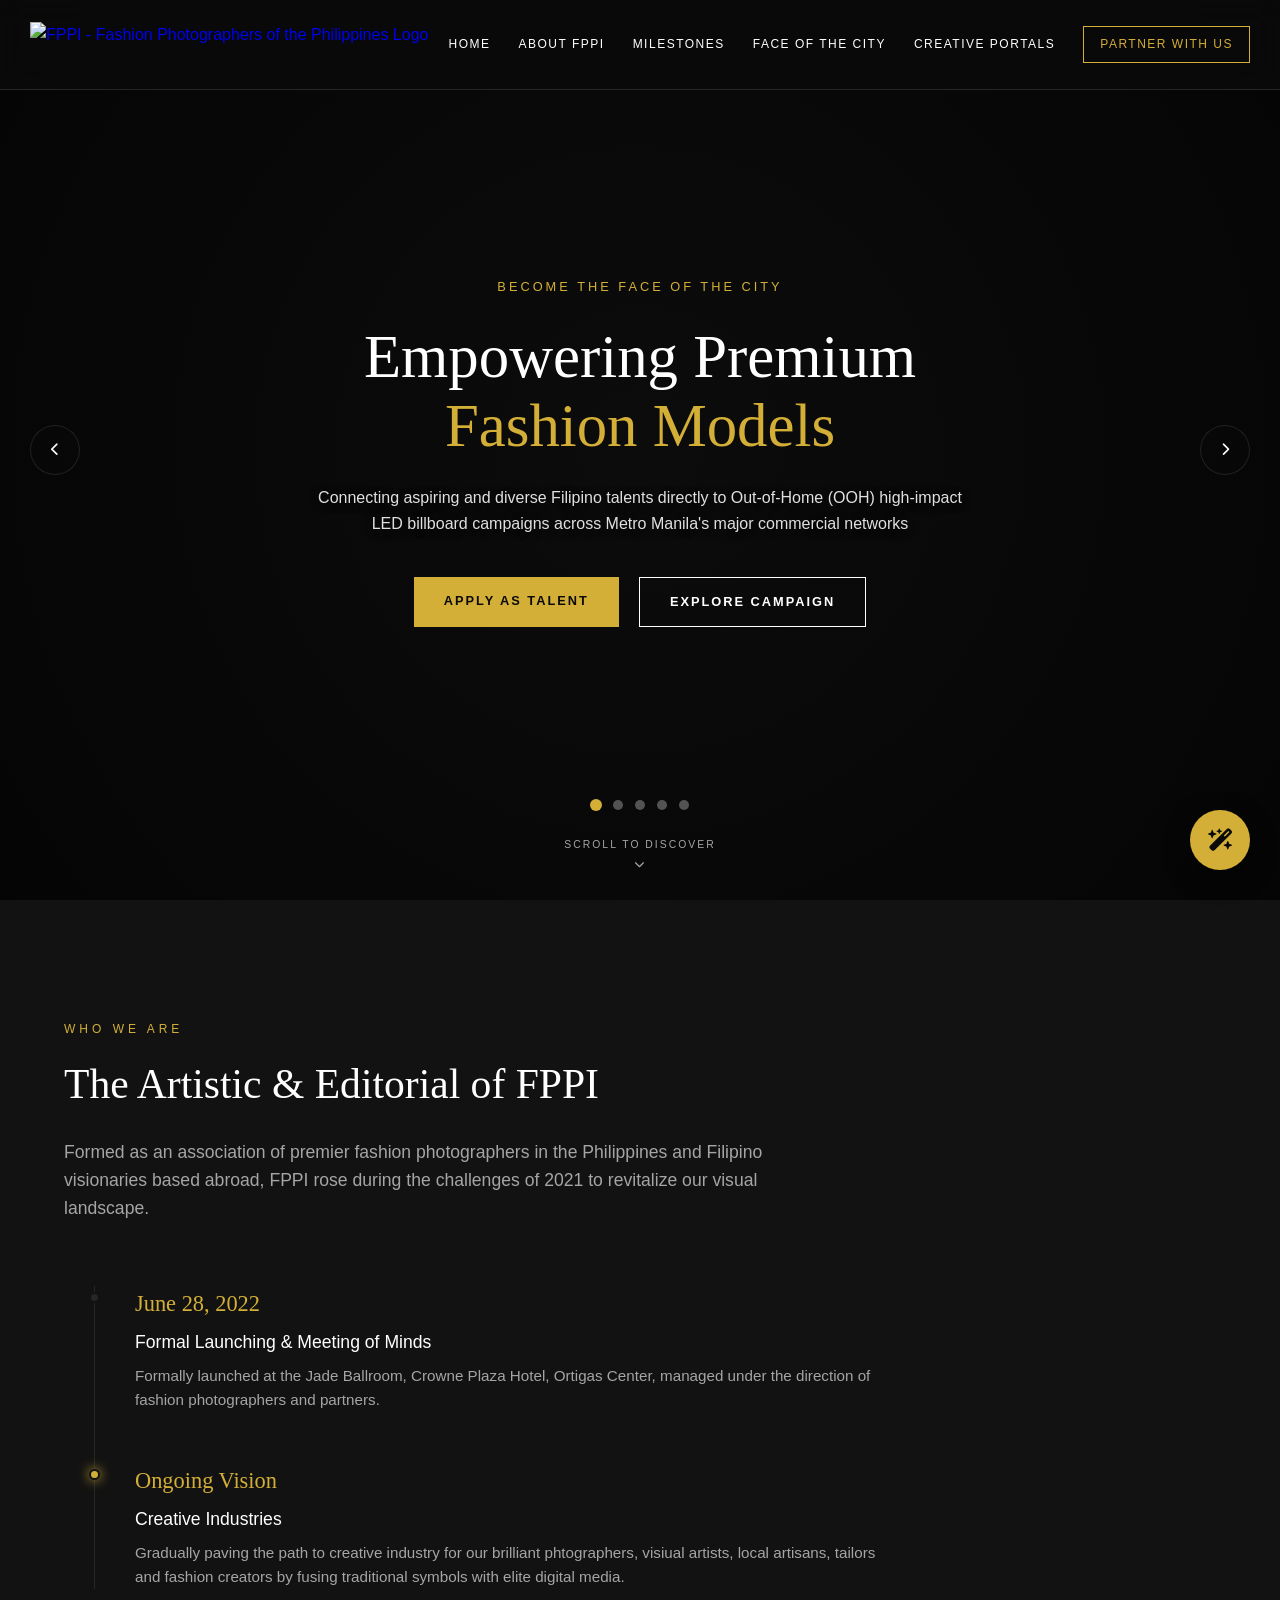
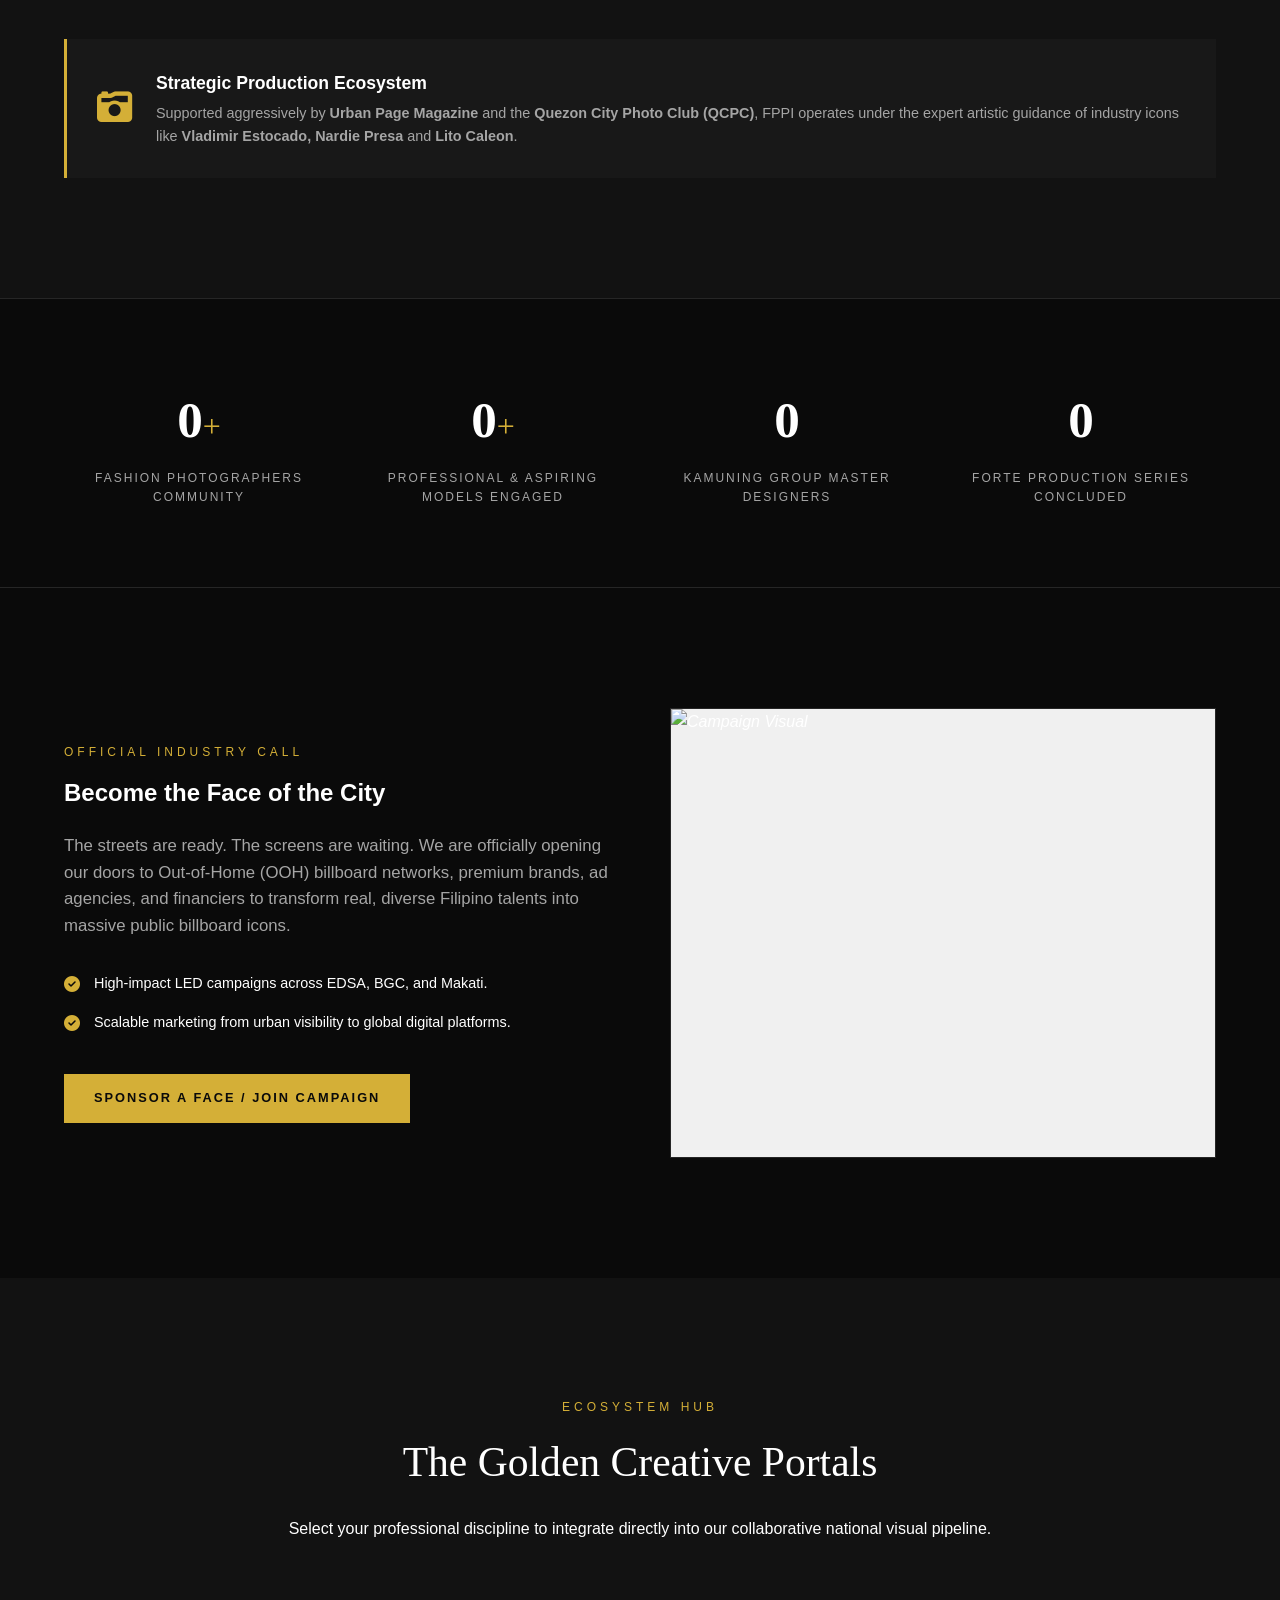
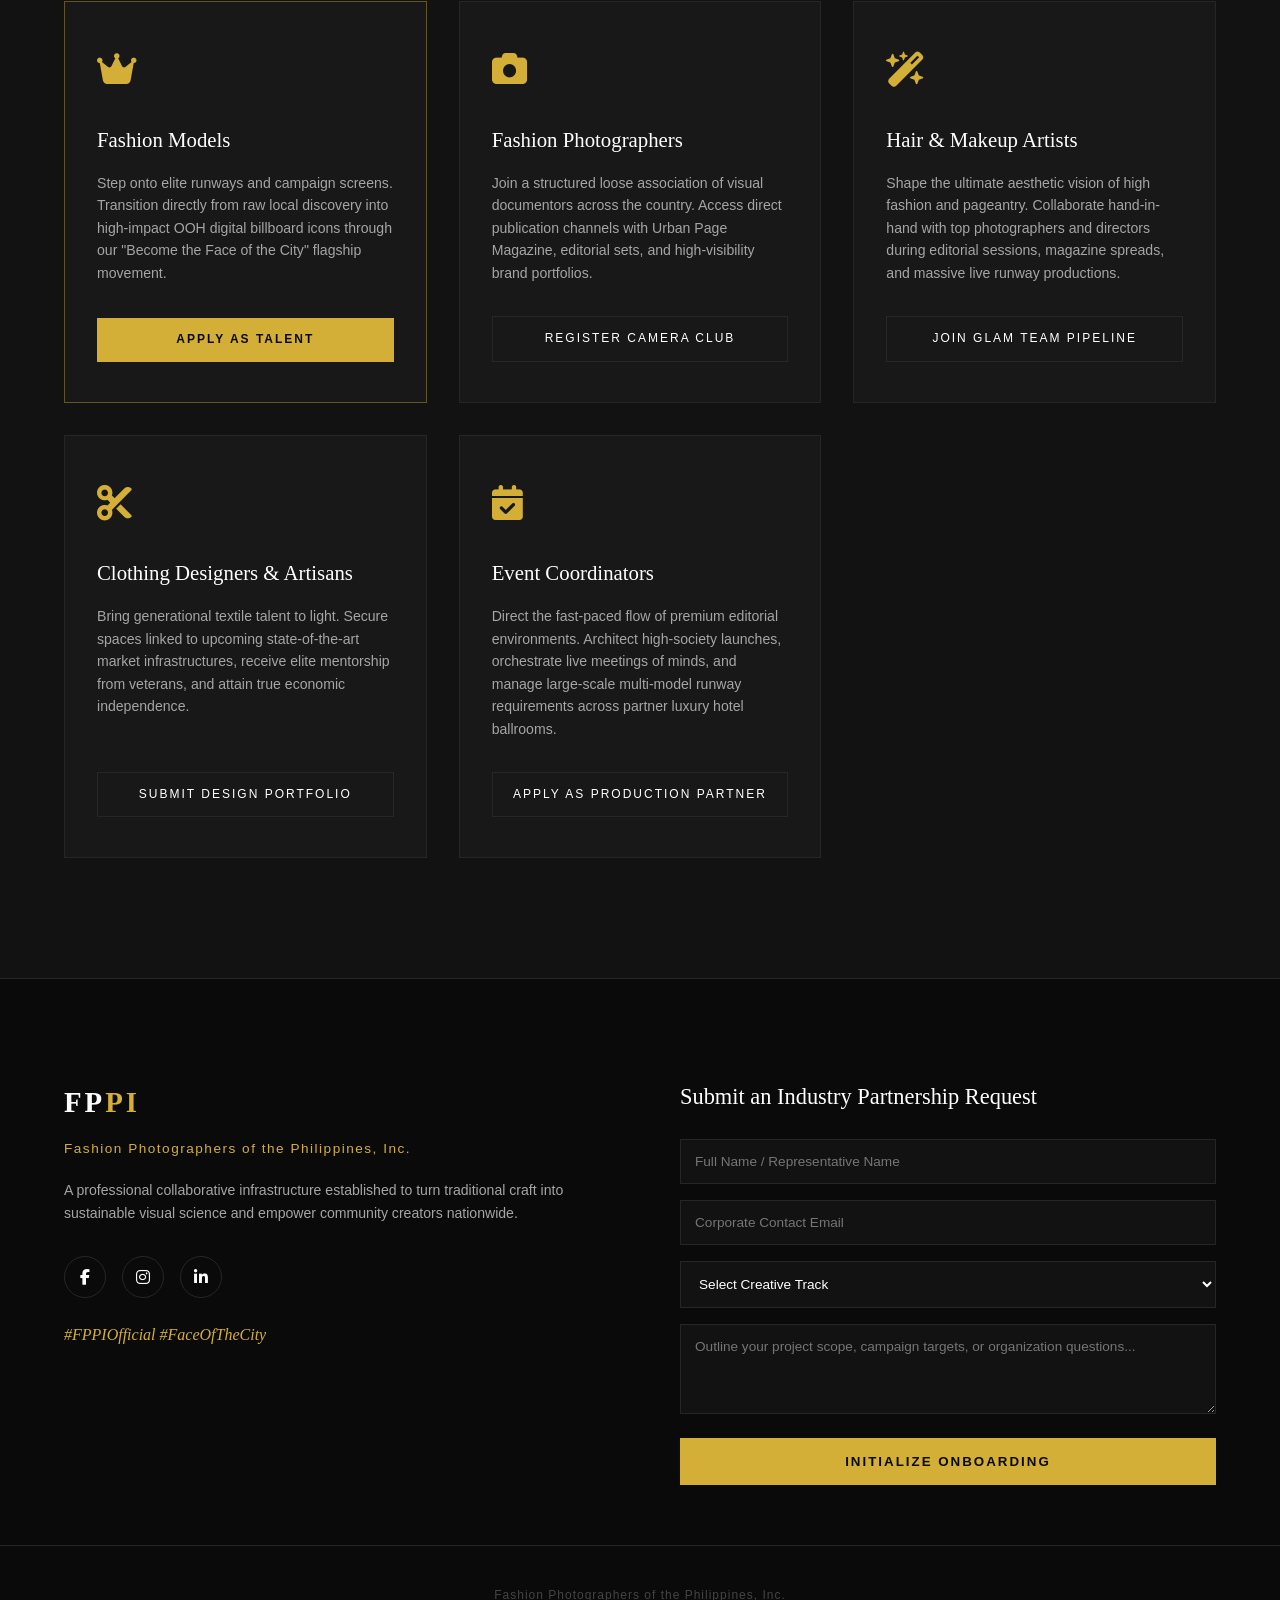
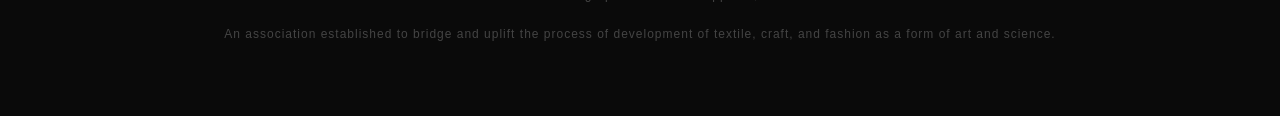
==== commit c848ea6b: "Update index.html" ====
--- a/index.html
+++ b/index.html
@@ -169,7 +169,7 @@
                     <div class="timeline-date">June 28, 2022</div>
                     <div class="timeline-content">
                         <h3>Formal Launching & Meeting of Minds</h3>
-                        <p>Formally launched from 5:00 PM to 9:00 PM at the Jade Ballroom, Crowne Plaza Hotel, Ortigas Center, managed under the direction of industry pioneers.</p>
+                        <p>Formally launched at the Jade Ballroom, Crowne Plaza Hotel, Ortigas Center, managed under the direction of fashion photographers and partners.</p>
                     </div>
                 </div>
 
@@ -178,7 +178,7 @@
                     <div class="timeline-date">Ongoing Vision</div>
                     <div class="timeline-content">
                         <h3>Creative Industries</h3>
-                        <p>Gradually paving the path to creative industry for our brilliant local artisans, tailors, dressmakers, and fashion creators by fusing traditional symbols with elite digital media.</p>
+                        <p>Gradually paving the path to creative industry for our brilliant phtographers, visiual artists, local artisans, tailors and fashion creators by fusing traditional symbols with elite digital media.</p>
                     </div>
                 </div>
             </div>
@@ -189,7 +189,7 @@
                 </div>
                 <div class="callout-text">
                     <h3>Strategic Production Ecosystem</h3>
-                    <p>Supported aggressively by <strong>Urban Page Magazine</strong> and the <strong>Quezon City Photo Club (QCPC)</strong>, FPPI operates under the expert artistic guidance of industry icons like <strong>Nardie Presa</strong> and <strong>Audie Espino</strong>.</p>
+                    <p>Supported aggressively by <strong>Urban Page Magazine</strong> and the <strong>Quezon City Photo Club (QCPC)</strong>, FPPI operates under the expert artistic guidance of industry icons like <strong>Vladimir Estocado, </strong> <strong>Nardie Presa</strong> and <strong>Lito Caleon</strong>.</p>
                 </div>
             </div>
         </div>
@@ -262,7 +262,7 @@
                 <div class="portal-card">
                     <div class="card-header-icon"><i class="fa-solid fa-camera"></i></div>
                     <h3>Fashion Photographers</h3>
-                    <p>Join a structured loose association of visual documentors across the country and abroad. Access direct publication channels with Urban Page Magazine, editorial sets, and high-visibility brand portfolios.</p>
+                    <p>Join a structured loose association of visual documentors across the country. Access direct publication channels with Urban Page Magazine, editorial sets, and high-visibility brand portfolios.</p>
                     <a href="#contact" class="portal-link">Register Camera Club</a>
                 </div>
 
